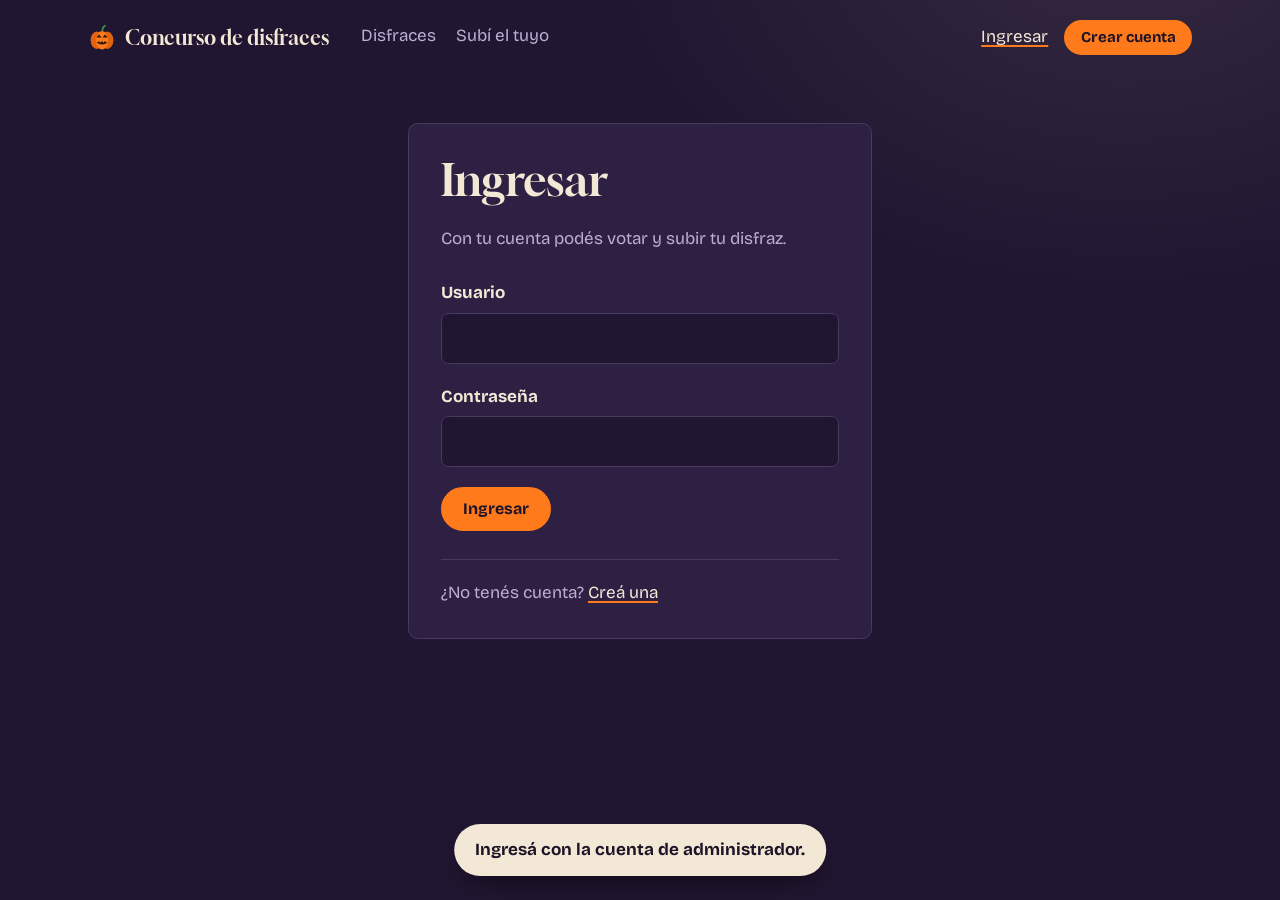
==== admin.html @ ad4fa40b "segundo commit" ====
<!doctype html>
<html lang="es-AR">
<head>
  <meta charset="utf-8">
  <meta name="viewport" content="width=device-width, initial-scale=1">
  <meta http-equiv="Content-Security-Policy" content="default-src 'self'; img-src 'self' data: blob:; object-src 'none'; base-uri 'self'; form-action 'self'">
  <meta name="robots" content="noindex">
  <title>Administrar disfraces | Concurso de disfraces de Halloween</title>
  <link rel="icon" href="img/calabaza.svg" type="image/svg+xml">
  <link rel="stylesheet" href="css/estilos.css">
  <script type="module" src="js/admin.js"></script>
</head>
<body>
  <a class="saltar" href="#contenido">Ir al contenido</a>

  <header class="cabecera">
    <a class="marca" href="index.html"><img src="img/calabaza.svg" alt="" width="28" height="28">Concurso de disfraces</a>
    <nav class="menu" aria-label="Principal">
      <a href="index.html">Disfraces</a>
      <a href="subir.html">Subí el tuyo</a>
    </nav>
    <div class="cuenta" id="cuenta"></div>
  </header>

  <main id="contenido" class="pagina admin">
    <p class="admin__estado" id="estado">Comprobando permisos…</p>

    <div id="panel" hidden>
      <div class="admin__cabeza">
        <div>
          <h1>Administrar disfraces</h1>
          <p class="admin__resumen" id="resumen"></p>
        </div>
        <button class="boton" type="button" id="agregar">Agregar disfraz</button>
      </div>

      <div class="tabla-contenedor">
        <table class="tabla">
          <caption class="solo-lectores">Disfraces del concurso, publicados y eliminados</caption>
          <thead>
            <tr>
              <th scope="col">Foto</th>
              <th scope="col">Disfraz</th>
              <th scope="col" class="tabla__numero">Votos</th>
              <th scope="col">Estado</th>
              <th scope="col"><span class="solo-lectores">Acciones</span></th>
            </tr>
          </thead>
          <tbody id="filas"></tbody>
        </table>
      </div>
    </div>
  </main>

  <dialog class="dialogo" id="dialogo-disfraz" aria-labelledby="dialogo-titulo">
    <form id="formulario" class="formulario" novalidate>
      <h2 id="dialogo-titulo">Agregar disfraz</h2>
      <div class="campo">
        <label for="nombre">Nombre</label>
        <input id="nombre" name="nombre" required minlength="2" maxlength="50" aria-describedby="contador-nombre error-nombre">
        <p class="campo__ayuda campo__contador" id="contador-nombre"></p>
        <p class="campo__error" id="error-nombre"></p>
      </div>
      <div class="campo">
        <label for="descripcion">Descripción</label>
        <textarea id="descripcion" name="descripcion" rows="4" required minlength="5" maxlength="500" aria-describedby="contador-descripcion error-descripcion"></textarea>
        <p class="campo__ayuda campo__contador" id="contador-descripcion"></p>
        <p class="campo__error" id="error-descripcion"></p>
      </div>
      <div class="campo campo--foto">
        <img class="campo__miniatura" id="miniatura" alt="" hidden>
        <div>
          <label for="foto" id="etiqueta-foto">Foto <span class="campo__opcional">(opcional)</span></label>
          <input id="foto" name="foto" type="file" accept="image/jpeg,image/png,image/gif,image/webp" aria-describedby="error-foto">
          <label class="casilla" id="quitar-foto-caja" hidden><input type="checkbox" id="quitar-foto" name="quitar"> Quitar la foto actual</label>
          <p class="campo__error" id="error-foto"></p>
        </div>
      </div>
      <p class="formulario__error" role="alert"></p>
      <div class="dialogo__botones">
        <button class="boton boton--secundario" type="button" data-cerrar>Cancelar</button>
        <button class="boton" type="submit" id="guardar">Agregar</button>
      </div>
    </form>
  </dialog>

  <dialog class="dialogo dialogo--chico" id="dialogo-eliminar" aria-labelledby="eliminar-titulo">
    <form method="dialog">
      <h2 id="eliminar-titulo">¿Eliminar este disfraz?</h2>
      <p id="eliminar-texto"></p>
      <div class="dialogo__botones">
        <button class="boton boton--secundario" value="cancelar">Cancelar</button>
        <button class="boton boton--peligro" value="eliminar">Eliminar</button>
      </div>
    </form>
  </dialog>

  <div class="aviso" id="aviso" role="status" aria-live="polite"></div>
</body>
</html>
---- css/estilos.css ----
/* ==========================================================================
   Concurso de disfraces de Halloween
   Idea visual: el muro de fotos de la fiesta. Cada disfraz es una polaroid
   pegada con cinta, con el nombre escrito a mano, sobre la noche violeta.
   ========================================================================== */

@font-face {
  font-family: 'Gloock';
  src: url('../fonts/gloock.woff') format('woff');
  font-weight: 400;
  font-display: swap;
}
@font-face {
  font-family: 'Bricolage Grotesque';
  src: url('../fonts/bricolage-400.woff') format('woff');
  font-weight: 400;
  font-display: swap;
}
@font-face {
  font-family: 'Bricolage Grotesque';
  src: url('../fonts/bricolage-700.woff') format('woff');
  font-weight: 700;
  font-display: swap;
}
@font-face {
  font-family: 'Nothing You Could Do';
  src: url('../fonts/nothing-you-could-do.woff') format('woff');
  font-weight: 400;
  font-display: swap;
}

:root {
  /* Paleta */
  --noche: #211631;        /* fondo */
  --muro: #2d2043;         /* paneles */
  --muro-borde: #48395f;
  --hueso: #f2e8d5;        /* texto y marco de las polaroids */
  --niebla: #bcaed3;       /* texto secundario */
  --tinta: #1d1428;        /* texto sobre fondos claros */
  --calabaza: #ff7a1a;     /* acción principal */
  --calabaza-hondo: #e8630a;
  --sangre: #ff7b8a;       /* errores y eliminar */
  --musgo: #a3dc86;        /* confirmaciones */
  --cinta: rgba(236, 222, 186, 0.72);

  /* Tipografía */
  --fuente-titulo: 'Gloock', Georgia, 'Times New Roman', serif;
  --fuente-texto: 'Bricolage Grotesque', system-ui, -apple-system, 'Segoe UI', Roboto, sans-serif;
  --fuente-mano: 'Nothing You Could Do', 'Segoe Print', 'Bradley Hand', cursive;

  --t-chico: 0.875rem;
  --t-base: 1.0625rem;
  --t-medio: 1.25rem;
  --t-grande: 1.75rem;
  --t-titulo: clamp(2rem, 4vw, 2.75rem);
  --t-portada: clamp(3rem, 8.4vw, 6.4rem);

  --ancho: 72rem;
  --radio: 0.6rem;
  --sombra-foto: 0 1px 1px rgba(0, 0, 0, 0.3), 0 22px 36px -18px rgba(5, 0, 12, 0.85);
}

/* --- Base ----------------------------------------------------------------- */

*,
*::before,
*::after {
  box-sizing: border-box;
}

html {
  -webkit-text-size-adjust: 100%;
  scroll-padding-top: 2rem;
}

body {
  margin: 0;
  min-height: 100vh;
  display: flex;
  flex-direction: column;
  font-family: var(--fuente-texto);
  font-size: var(--t-base);
  line-height: 1.55;
  color: var(--hueso);
  background:
    radial-gradient(52rem 36rem at 88% -8%, rgba(242, 232, 213, 0.09), transparent 62%),
    var(--noche);
}

main {
  flex: 1;
}

h1,
h2,
h3 {
  font-family: var(--fuente-titulo);
  font-weight: 400;
  line-height: 1.08;
  margin: 0 0 0.5em;
}

h1 {
  font-size: var(--t-titulo);
}

h2 {
  font-size: var(--t-grande);
}

p {
  margin: 0 0 1em;
}

a {
  color: var(--hueso);
  text-decoration-color: var(--calabaza);
  text-decoration-thickness: 2px;
  text-underline-offset: 0.2em;
}

a:hover {
  color: var(--calabaza);
}

img {
  max-width: 100%;
}

:focus-visible {
  outline: 3px solid var(--calabaza);
  outline-offset: 3px;
}

[hidden] {
  display: none !important;
}

.solo-lectores {
  position: absolute;
  width: 1px;
  height: 1px;
  overflow: hidden;
  clip: rect(0 0 0 0);
  white-space: nowrap;
}

.saltar {
  position: absolute;
  left: 1rem;
  top: -4rem;
  z-index: 10;
  padding: 0.6rem 1rem;
  background: var(--hueso);
  color: var(--tinta);
  border-radius: var(--radio);
}

.saltar:focus {
  top: 1rem;
}

/* --- Botones --------------------------------------------------------------- */

.boton {
  display: inline-flex;
  align-items: center;
  justify-content: center;
  gap: 0.4em;
  padding: 0.7rem 1.25rem;
  border: 2px solid var(--calabaza);
  border-radius: 999px;
  background: var(--calabaza);
  color: var(--tinta);
  font: 700 1rem/1.1 var(--fuente-texto);
  text-decoration: none;
  cursor: pointer;
  transition: background-color 0.15s, border-color 0.15s, color 0.15s;
}

.boton:hover {
  background: var(--calabaza-hondo);
  border-color: var(--calabaza-hondo);
  color: var(--tinta);
}

.boton:focus-visible {
  outline-color: var(--hueso);
}

.boton:disabled {
  opacity: 0.6;
  cursor: progress;
}

.boton--secundario {
  background: transparent;
  border-color: var(--muro-borde);
  color: var(--hueso);
}

.boton--secundario:hover {
  background: transparent;
  border-color: var(--hueso);
  color: var(--hueso);
}

.boton--peligro {
  background: var(--sangre);
  border-color: var(--sangre);
}

.boton--peligro:hover {
  background: #ff5d70;
  border-color: #ff5d70;
}

.boton--peligro-suave {
  background: transparent;
  border-color: rgba(255, 123, 138, 0.5);
  color: var(--sangre);
}

.boton--peligro-suave:hover {
  background: transparent;
  border-color: var(--sangre);
  color: var(--sangre);
}

.boton--chico {
  padding: 0.45rem 0.9rem;
  font-size: 0.9375rem;
}

/* --- Cabecera y pie --------------------------------------------------------- */

.cabecera {
  display: flex;
  flex-wrap: wrap;
  align-items: center;
  gap: 0.75rem 2rem;
  width: 100%;
  max-width: var(--ancho);
  margin: 0 auto;
  padding: 1.1rem 1.5rem;
}

.marca {
  display: inline-flex;
  align-items: center;
  gap: 0.55rem;
  font-family: var(--fuente-titulo);
  font-size: var(--t-medio);
  text-decoration: none;
}

.menu {
  display: flex;
  gap: 1.25rem;
}

.menu a {
  color: var(--niebla);
  text-decoration: none;
  padding-block: 0.25rem;
  border-bottom: 2px solid transparent;
}

.menu a:hover,
.menu a[aria-current='page'] {
  color: var(--hueso);
  border-bottom-color: var(--calabaza);
}

.cuenta {
  display: flex;
  align-items: center;
  gap: 1rem;
  margin-left: auto;
  min-height: 2.5rem;
}

.cuenta__nombre {
  color: var(--niebla);
}

.cuenta__enlace {
  background: none;
  border: 0;
  padding: 0;
  font: inherit;
  color: var(--hueso);
  cursor: pointer;
  text-decoration: underline;
  text-decoration-color: var(--calabaza);
  text-decoration-thickness: 2px;
  text-underline-offset: 0.2em;
}

.pie {
  width: 100%;
  max-width: var(--ancho);
  margin: 4rem auto 0;
  padding: 1.5rem;
  border-top: 1px solid var(--muro-borde);
  color: var(--niebla);
  font-size: var(--t-chico);
}

.pie p {
  margin: 0;
}

/* --- Polaroid ------------------------------------------------------------------ */

.polaroid {
  position: relative;
  margin: 0;
  padding: 0.7rem 0.7rem 0;
  background: var(--hueso);
  box-shadow: var(--sombra-foto);
}

/* La cinta que la sostiene en la pared. */
.polaroid::before {
  content: '';
  position: absolute;
  top: -0.8rem;
  left: 50%;
  width: 6.5rem;
  height: 1.7rem;
  background: var(--cinta);
  box-shadow: 0 1px 2px rgba(0, 0, 0, 0.18);
  transform: translateX(-50%) rotate(-4deg);
}

.polaroid__foto {
  aspect-ratio: 4 / 5;
  overflow: hidden;
  background: #3a2c50;
}

.polaroid__foto img {
  display: block;
  width: 100%;
  height: 100%;
  object-fit: cover;
}

.polaroid__foto--vacia {
  display: grid;
  place-items: center;
  background:
    repeating-linear-gradient(-45deg, rgba(255, 255, 255, 0.03) 0 12px, transparent 12px 24px),
    #3a2c50;
  color: var(--niebla);
  font-family: var(--fuente-mano);
  font-size: var(--t-medio);
}

.polaroid__nombre {
  min-height: 3.9rem;
  padding: 0.75rem 0.25rem 0.9rem;
  font-family: var(--fuente-mano);
  font-size: 1.4rem;
  line-height: 1.2;
  color: var(--tinta);
  overflow-wrap: anywhere;
}

.polaroid--grande .polaroid__nombre {
  font-size: 1.75rem;
}

/* --- Portada -------------------------------------------------------------------- */

.portada {
  display: grid;
  grid-template-columns: minmax(0, 1.35fr) minmax(0, 1fr);
  align-items: center;
  gap: 3rem;
  max-width: var(--ancho);
  margin: 0 auto;
  padding: 3.5rem 1.5rem 4.5rem;
}

.portada h1 {
  max-width: 9ch;
  margin-bottom: 1.5rem;
  font-size: var(--t-portada);
  line-height: 0.94;
  letter-spacing: -0.015em;
}

.portada__bajada {
  max-width: 34ch;
  color: var(--niebla);
  font-size: var(--t-medio);
  line-height: 1.5;
  margin-bottom: 1.75rem;
}

.portada__lider {
  position: relative;
  justify-self: center;
  width: min(100%, 20rem);
}

.portada__enlace-lider {
  display: block;
  color: inherit;
  text-decoration: none;
  transform: rotate(3deg);
}

.portada__enlace-lider:hover {
  color: inherit;
}

/* Sello circular "Va ganando". */
.sello {
  position: absolute;
  z-index: 2;
  top: -1.6rem;
  left: -2rem;
  display: grid;
  place-content: center;
  width: 7.25rem;
  height: 7.25rem;
  margin: 0;
  border-radius: 50%;
  background: var(--calabaza);
  color: var(--tinta);
  text-align: center;
  line-height: 1;
  transform: rotate(-10deg);
  box-shadow: 0 10px 20px -8px rgba(0, 0, 0, 0.6);
}

.sello__arriba,
.sello__abajo {
  font-size: 0.8125rem;
  font-weight: 700;
}

.sello__numero {
  font-family: var(--fuente-titulo);
  font-size: 2.6rem;
  margin: 0.1rem 0 0.05rem;
}

.lider-vacio {
  display: grid;
  place-items: center;
  aspect-ratio: 4 / 5.6;
  padding: 2rem;
  border: 2px dashed var(--muro-borde);
  transform: rotate(3deg);
  text-align: center;
}

.lider-vacio__texto {
  margin: 0;
  font-family: var(--fuente-mano);
  font-size: var(--t-grande);
  line-height: 1.25;
  color: var(--niebla);
}

/* --- Muro de disfraces ---------------------------------------------------------- */

.muro {
  max-width: var(--ancho);
  margin: 0 auto;
  padding: 0 1.5rem;
}

.muro > h2 {
  margin-bottom: 2.5rem;
  padding-bottom: 0.75rem;
  border-bottom: 1px solid var(--muro-borde);
}

.muro__estado {
  color: var(--niebla);
}

.muro__estado--error {
  color: var(--sangre);
}

.muro__fotos {
  display: grid;
  grid-template-columns: repeat(auto-fill, minmax(15.5rem, 1fr));
  gap: 3.5rem 2.5rem;
  margin: 0;
  padding: 0;
  list-style: none;
}

.tarjeta {
  display: flex;
  flex-direction: column;
  scroll-margin-top: 2rem;
}

/* Cada foto queda pegada un poco torcida, como en una pared de verdad. */
.tarjeta .polaroid {
  transform: rotate(-1.6deg);
}

.tarjeta:nth-child(3n + 2) .polaroid {
  transform: rotate(1.2deg);
}

.tarjeta:nth-child(3n) .polaroid {
  transform: rotate(-0.5deg);
}

.tarjeta:nth-child(4n + 1) .polaroid::before {
  transform: translateX(-56%) rotate(3deg);
}

.tarjeta--destacada .polaroid {
  outline: 3px solid var(--calabaza);
  outline-offset: 6px;
}

.tarjeta__descripcion {
  flex: 1;
  margin: 1.4rem 0 1rem;
  color: var(--niebla);
  font-size: 0.975rem;
  line-height: 1.5;
}

.tarjeta__pie {
  display: flex;
  align-items: center;
  justify-content: space-between;
  gap: 1rem;
  padding-top: 0.9rem;
  border-top: 1px solid var(--muro-borde);
}

.tarjeta__conteo {
  min-width: 0;
}

.votos {
  margin: 0;
  display: flex;
  align-items: baseline;
  gap: 0.35rem;
  color: var(--niebla);
}

.votos__numero {
  font-family: var(--fuente-titulo);
  font-size: 2rem;
  line-height: 1;
  color: var(--hueso);
}

.votos--cambio .votos__numero {
  display: inline-block;
  animation: latido 0.45s ease-out;
}

@keyframes latido {
  40% {
    transform: scale(1.35);
    color: var(--calabaza);
  }
}

.tarjeta__nota {
  margin: 0.15rem 0 0;
  min-height: 1.4em;
  line-height: 1.4;
  font-size: var(--t-chico);
  color: var(--musgo);
}

/* --- Páginas con formulario ---------------------------------------------------- */

.pagina {
  width: 100%;
  max-width: var(--ancho);
  margin: 0 auto;
  padding: 3rem 1.5rem 1rem;
}

.pagina--angosta {
  max-width: 32rem;
}

.pagina--doble {
  display: grid;
  grid-template-columns: minmax(0, 1.2fr) minmax(0, 1fr);
  gap: 4rem;
  align-items: start;
}

.panel {
  padding: 2rem;
  background: var(--muro);
  border: 1px solid var(--muro-borde);
  border-radius: var(--radio);
}

.panel__bajada {
  color: var(--niebla);
  margin-bottom: 1.75rem;
}

.panel__alterna {
  margin: 1.75rem 0 0;
  padding-top: 1.25rem;
  border-top: 1px solid var(--muro-borde);
  color: var(--niebla);
}

.formulario {
  display: grid;
  gap: 1.25rem;
}

.formulario > .boton {
  justify-self: start;
}

.campo label {
  display: block;
  margin-bottom: 0.4rem;
  font-weight: 700;
}

.campo__opcional {
  font-weight: 400;
  color: var(--niebla);
}

.campo input:not([type='checkbox']),
.campo textarea {
  width: 100%;
  padding: 0.7rem 0.85rem;
  border: 1px solid var(--muro-borde);
  border-radius: calc(var(--radio) - 0.15rem);
  background: var(--noche);
  color: var(--hueso);
  font: inherit;
}

.campo textarea {
  resize: vertical;
  min-height: 7rem;
}

.campo input:focus,
.campo textarea:focus {
  border-color: var(--calabaza);
  outline: 2px solid var(--calabaza);
  outline-offset: 0;
}

.campo input[type='file'] {
  padding: 0.55rem;
  cursor: pointer;
}

.campo input[type='file']::file-selector-button {
  margin-right: 0.8rem;
  padding: 0.4rem 0.9rem;
  border: 1px solid var(--muro-borde);
  border-radius: 999px;
  background: var(--muro);
  color: var(--hueso);
  font: inherit;
  cursor: pointer;
}

.campo [aria-invalid='true'] {
  border-color: var(--sangre);
}

.campo__ayuda {
  margin: 0.35rem 0 0;
  font-size: var(--t-chico);
  color: var(--niebla);
}

/* Cuando aparece el error, reemplaza a la ayuda (dicen casi lo mismo). */
.campo__ayuda:not(.campo__contador):has(~ .campo__error:not(:empty)) {
  display: none;
}

.campo__contador {
  text-align: right;
  font-variant-numeric: tabular-nums;
}

.campo__error,
.formulario__error {
  margin: 0.35rem 0 0;
  font-size: var(--t-chico);
  color: var(--sangre);
}

.campo__error:empty,
.formulario__error:empty {
  display: none;
}

.formulario__error {
  margin: 0;
  padding: 0.75rem 1rem;
  border: 1px solid rgba(255, 123, 138, 0.45);
  border-radius: calc(var(--radio) - 0.15rem);
  font-size: var(--t-base);
}

.campo--foto {
  display: flex;
  gap: 1rem;
  align-items: flex-start;
}

.campo--foto > div {
  flex: 1;
  min-width: 0;
}

.campo__miniatura {
  width: 4.5rem;
  height: 5.6rem;
  object-fit: cover;
  border: 0.3rem solid var(--hueso);
}

.casilla {
  display: flex !important;
  align-items: center;
  gap: 0.5rem;
  margin: 0.6rem 0 0 !important;
  font-weight: 400 !important;
  cursor: pointer;
}

.casilla input {
  width: 1.1rem;
  height: 1.1rem;
  accent-color: var(--calabaza);
}

/* Vista previa en "Subí tu disfraz" */
.vista-previa {
  position: sticky;
  top: 2rem;
  padding-top: 1rem;
}

.vista-previa__titulo {
  margin-bottom: 2rem;
  font-family: var(--fuente-texto);
  font-size: var(--t-base);
  font-weight: 400;
  color: var(--niebla);
}

.vista-previa .polaroid {
  max-width: 19rem;
  transform: rotate(2deg);
}

.vista-previa__descripcion {
  max-width: 19rem;
  margin-top: 1.5rem;
  color: var(--niebla);
  overflow-wrap: anywhere;
  white-space: pre-line;
}

/* --- Administración -------------------------------------------------------------- */

.admin__estado {
  color: var(--niebla);
}

.admin__cabeza {
  display: flex;
  flex-wrap: wrap;
  align-items: flex-end;
  justify-content: space-between;
  gap: 1rem 2rem;
  margin-bottom: 2rem;
}

.admin__cabeza h1 {
  margin-bottom: 0.25rem;
}

.admin__resumen {
  margin: 0;
  color: var(--niebla);
}

.tabla-contenedor {
  overflow-x: auto;
  border: 1px solid var(--muro-borde);
  border-radius: var(--radio);
  background: var(--muro);
}

.tabla {
  width: 100%;
  min-width: 40rem;
  border-collapse: collapse;
}

.tabla th {
  padding: 0.8rem 1rem;
  font-size: var(--t-chico);
  font-weight: 700;
  color: var(--niebla);
  text-align: left;
  border-bottom: 1px solid var(--muro-borde);
}

.tabla td {
  padding: 0.85rem 1rem;
  vertical-align: middle;
  border-bottom: 1px solid var(--muro-borde);
}

.tabla tbody tr:last-child td {
  border-bottom: 0;
}

.tabla__foto {
  width: 4.5rem;
}

.tabla__foto img {
  display: block;
  width: 3rem;
  height: 3.75rem;
  object-fit: cover;
  border: 0.2rem solid var(--hueso);
}

.tabla__sin-foto {
  display: grid;
  place-items: center;
  width: 3rem;
  height: 3.75rem;
  border: 1px dashed var(--muro-borde);
  font-size: 0.7rem;
  line-height: 1.1;
  text-align: center;
  color: var(--niebla);
}

.tabla__disfraz strong {
  display: block;
}

.tabla__descripcion {
  display: -webkit-box;
  max-width: 34rem;
  overflow: hidden;
  -webkit-line-clamp: 2;
  -webkit-box-orient: vertical;
  font-size: var(--t-chico);
  color: var(--niebla);
}

.tabla__numero {
  text-align: right;
  font-variant-numeric: tabular-nums;
}

td.tabla__numero {
  font-family: var(--fuente-titulo);
  font-size: var(--t-medio);
}

.tabla__acciones {
  white-space: nowrap;
  text-align: right;
}

.tabla__acciones .boton + .boton {
  margin-left: 0.5rem;
}

.tabla__fila--eliminada .tabla__foto,
.tabla__fila--eliminada .tabla__disfraz,
.tabla__fila--eliminada td.tabla__numero {
  opacity: 0.55;
}

.tabla__vacia {
  padding: 2rem 1rem !important;
  color: var(--niebla);
  text-align: center;
}

.etiqueta {
  display: inline-block;
  padding: 0.2rem 0.6rem;
  border-radius: 999px;
  font-size: var(--t-chico);
  font-weight: 700;
}

.etiqueta--publicado {
  background: rgba(163, 220, 134, 0.14);
  color: var(--musgo);
}

.etiqueta--eliminado {
  background: rgba(255, 123, 138, 0.14);
  color: var(--sangre);
}

/* --- Diálogos -------------------------------------------------------------------- */

.dialogo {
  width: min(36rem, calc(100% - 2rem));
  padding: 2rem;
  border: 1px solid var(--muro-borde);
  border-radius: var(--radio);
  background: var(--muro);
  color: var(--hueso);
}

.dialogo--chico {
  width: min(28rem, calc(100% - 2rem));
}

.dialogo::backdrop {
  background: rgba(12, 6, 20, 0.75);
}

.dialogo h2 {
  margin-bottom: 1rem;
}

.dialogo__botones {
  display: flex;
  justify-content: flex-end;
  gap: 0.75rem;
  margin-top: 0.5rem;
}

/* --- Avisos ---------------------------------------------------------------------- */

.aviso {
  position: fixed;
  left: 50%;
  bottom: 1.5rem;
  z-index: 20;
  max-width: calc(100% - 2rem);
  padding: 0.8rem 1.3rem;
  border-radius: 999px;
  background: var(--hueso);
  color: var(--tinta);
  font-weight: 700;
  box-shadow: 0 12px 30px -10px rgba(0, 0, 0, 0.6);
  opacity: 0;
  pointer-events: none;
  transform: translate(-50%, 1rem);
  transition: opacity 0.2s, transform 0.2s;
}

.aviso--visible {
  opacity: 1;
  transform: translate(-50%, 0);
}

.aviso--error {
  background: var(--sangre);
}

/* --- Pantallas chicas ------------------------------------------------------------ */

@media (max-width: 52rem) {
  .portada,
  .pagina--doble {
    grid-template-columns: 1fr;
  }

  .portada {
    gap: 3.5rem;
    padding-top: 2rem;
  }

  .portada__lider {
    width: min(78%, 17rem);
  }

  .vista-previa {
    position: static;
  }
}

@media (max-width: 34rem) {
  .cabecera {
    gap: 0.5rem 1.25rem;
  }

  .cuenta {
    width: 100%;
    margin-left: 0;
  }

  .panel,
  .dialogo {
    padding: 1.5rem;
  }

  .sello {
    left: -1rem;
    width: 6.25rem;
    height: 6.25rem;
  }
}

@media (prefers-reduced-motion: reduce) {
  *,
  *::before,
  *::after {
    animation: none !important;
    transition: none !important;
  }
}
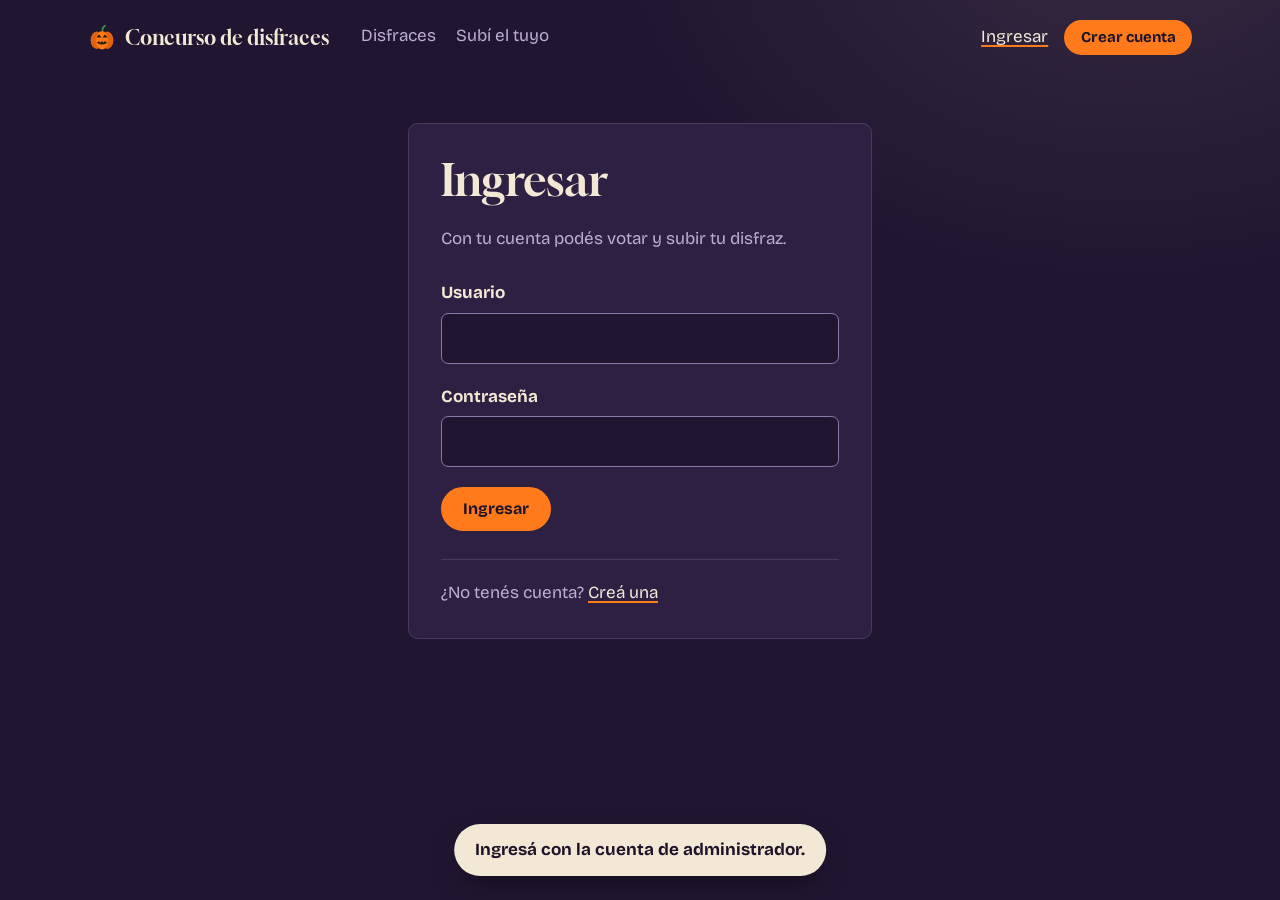
==== commit 42516ea4: "Desafio Halloween" ====
--- a/admin.html
+++ b/admin.html
@@ -22,14 +22,14 @@
     <div class="cuenta" id="cuenta"></div>
   </header>
 
-  <main id="contenido" class="pagina admin">
-    <p class="admin__estado" id="estado">Comprobando permisos…</p>
+  <main id="contenido" tabindex="-1" class="pagina admin">
+    <p class="admin__estado" id="estado" role="status" aria-live="polite">Comprobando permisos…</p>
 
     <div id="panel" hidden>
       <div class="admin__cabeza">
         <div>
           <h1>Administrar disfraces</h1>
-          <p class="admin__resumen" id="resumen"></p>
+          <p class="admin__resumen" id="resumen" aria-live="polite"></p>
         </div>
         <button class="boton" type="button" id="agregar">Agregar disfraz</button>
       </div>
@@ -73,7 +73,7 @@
           <label for="foto" id="etiqueta-foto">Foto <span class="campo__opcional">(opcional)</span></label>
           <input id="foto" name="foto" type="file" accept="image/jpeg,image/png,image/gif,image/webp" aria-describedby="error-foto">
           <label class="casilla" id="quitar-foto-caja" hidden><input type="checkbox" id="quitar-foto" name="quitar"> Quitar la foto actual</label>
-          <p class="campo__error" id="error-foto"></p>
+          <p class="campo__error" id="error-foto" aria-live="polite"></p>
         </div>
       </div>
       <p class="formulario__error" role="alert"></p>
--- a/css/estilos.css
+++ b/css/estilos.css
@@ -33,7 +33,8 @@
   /* Paleta */
   --noche: #211631;        /* fondo */
   --muro: #2d2043;         /* paneles */
-  --muro-borde: #48395f;
+  --muro-borde: #48395f;   /* divisores decorativos */
+  --borde-campo: #8a7aa6;  /* bordes de campos y botones: 3,9:1 sobre los paneles (WCAG 1.4.11) */
   --hueso: #f2e8d5;        /* texto y marco de las polaroids */
   --niebla: #bcaed3;       /* texto secundario */
   --tinta: #1d1428;        /* texto sobre fondos claros */
@@ -89,6 +90,10 @@
 
 main {
   flex: 1;
+}
+
+main:focus {
+  outline: none;
 }
 
 h1,
@@ -188,14 +193,16 @@
   outline-color: var(--hueso);
 }
 
-.boton:disabled {
+/* Mientras espera la respuesta se usa aria-disabled en vez de disabled:
+   un botón deshabilitado pierde el foco y quien navega con teclado tendría que volver a empezar. */
+.boton[aria-disabled='true'] {
   opacity: 0.6;
   cursor: progress;
 }
 
 .boton--secundario {
   background: transparent;
-  border-color: var(--muro-borde);
+  border-color: var(--borde-campo);
   color: var(--hueso);
 }
 
@@ -359,6 +366,7 @@
 }
 
 .polaroid__nombre {
+  margin: 0;
   min-height: 3.9rem;
   padding: 0.75rem 0.25rem 0.9rem;
   font-family: var(--fuente-mano);
@@ -366,6 +374,12 @@
   line-height: 1.2;
   color: var(--tinta);
   overflow-wrap: anywhere;
+}
+
+.polaroid__titulo {
+  margin: 0;
+  font: inherit;
+  color: inherit;
 }
 
 .polaroid--grande .polaroid__nombre {
@@ -415,6 +429,10 @@
 
 .portada__enlace-lider:hover {
   color: inherit;
+}
+
+.portada__enlace-lider:focus-visible {
+  outline-offset: 8px;
 }
 
 /* Sello circular "Va ganando". */
@@ -645,7 +663,7 @@
 .campo textarea {
   width: 100%;
   padding: 0.7rem 0.85rem;
-  border: 1px solid var(--muro-borde);
+  border: 1px solid var(--borde-campo);
   border-radius: calc(var(--radio) - 0.15rem);
   background: var(--noche);
   color: var(--hueso);
@@ -655,6 +673,11 @@
 .campo textarea {
   resize: vertical;
   min-height: 7rem;
+}
+
+.campo ::placeholder {
+  color: var(--niebla);
+  opacity: 1;
 }
 
 .campo input:focus,
@@ -672,7 +695,7 @@
 .campo input[type='file']::file-selector-button {
   margin-right: 0.8rem;
   padding: 0.4rem 0.9rem;
-  border: 1px solid var(--muro-borde);
+  border: 1px solid var(--borde-campo);
   border-radius: 999px;
   background: var(--muro);
   color: var(--hueso);
@@ -748,8 +771,9 @@
 }
 
 .casilla input {
-  width: 1.1rem;
-  height: 1.1rem;
+  width: 1.5rem;
+  height: 1.5rem;
+  margin: 0;
   accent-color: var(--calabaza);
 }
 
@@ -894,10 +918,15 @@
   margin-left: 0.5rem;
 }
 
-.tabla__fila--eliminada .tabla__foto,
-.tabla__fila--eliminada .tabla__disfraz,
+/* Eliminado: la foto se apaga y el texto pasa a gris, sin bajar de 4,5:1 de contraste. */
+.tabla__fila--eliminada .tabla__foto img {
+  opacity: 0.45;
+  filter: grayscale(1);
+}
+
+.tabla__fila--eliminada .tabla__disfraz strong,
 .tabla__fila--eliminada td.tabla__numero {
-  opacity: 0.55;
+  color: var(--niebla);
 }
 
 .tabla__vacia {
@@ -968,15 +997,16 @@
   color: var(--tinta);
   font-weight: 700;
   box-shadow: 0 12px 30px -10px rgba(0, 0, 0, 0.6);
-  opacity: 0;
+  visibility: hidden;
   pointer-events: none;
   transform: translate(-50%, 1rem);
-  transition: opacity 0.2s, transform 0.2s;
+  transition: transform 0.2s, visibility 0s linear 0.2s;
 }
 
 .aviso--visible {
-  opacity: 1;
+  visibility: visible;
   transform: translate(-50%, 0);
+  transition: transform 0.2s;
 }
 
 .aviso--error {
